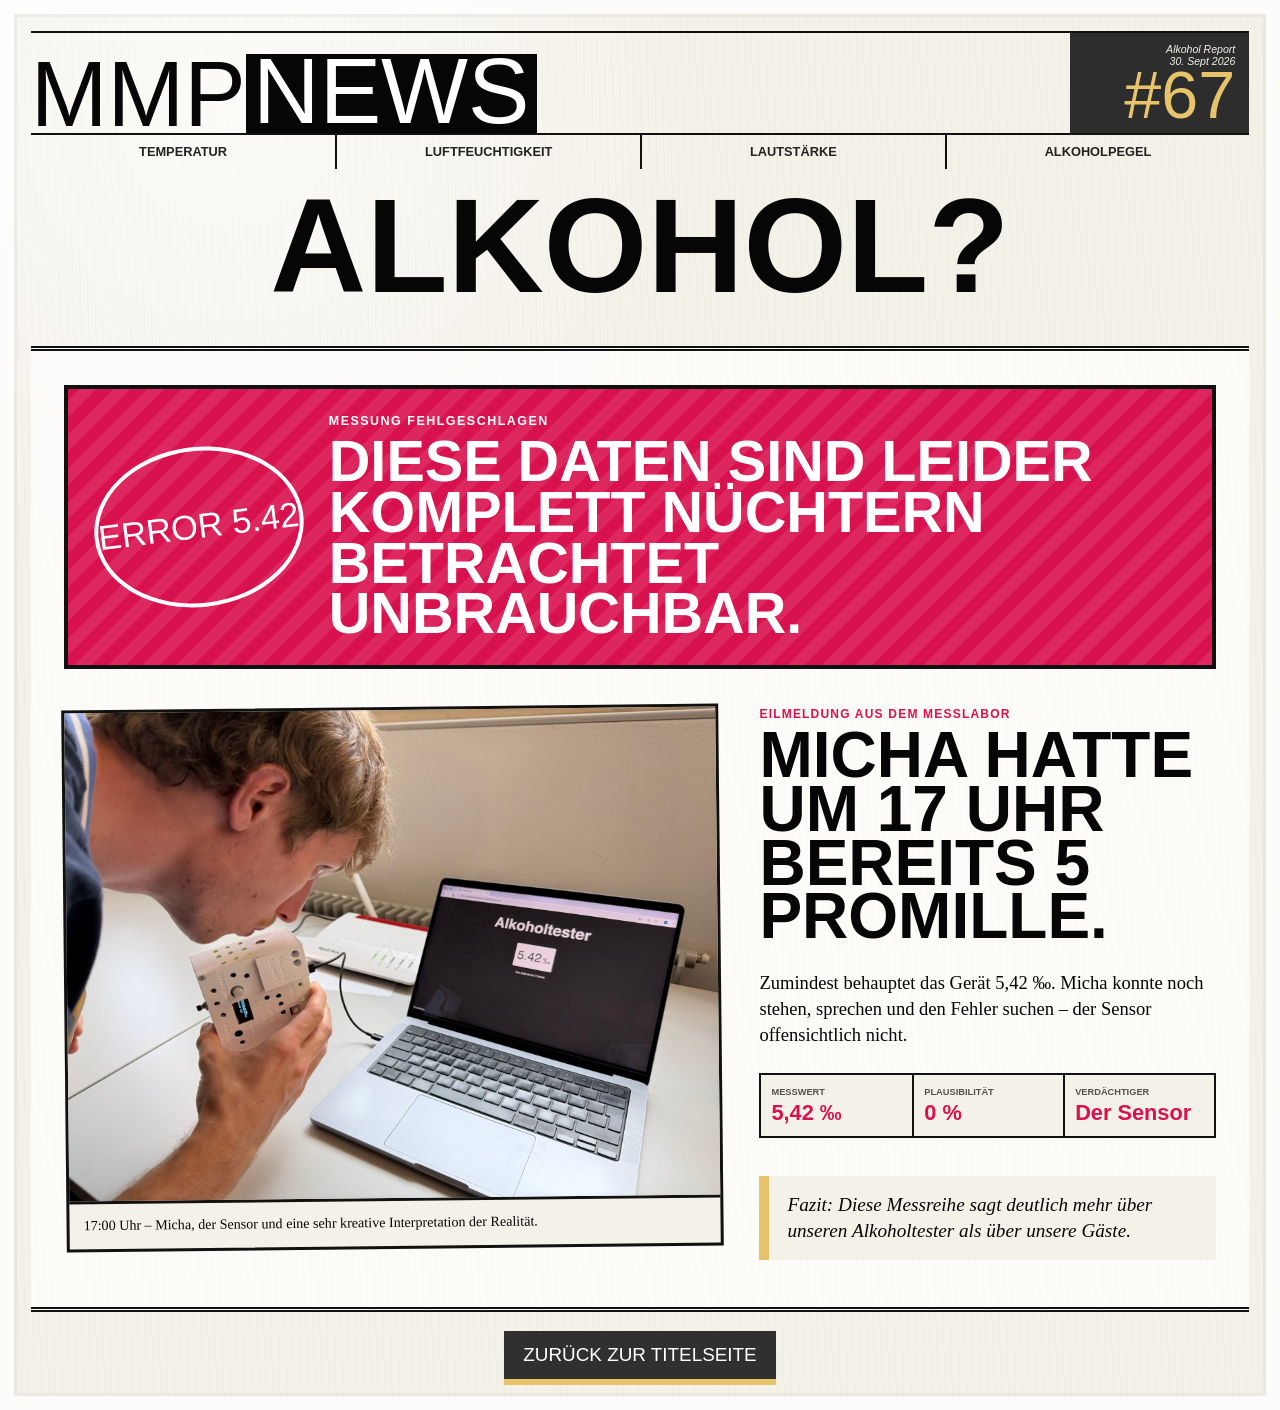
==== alcohol.html @ a361b375 "unterseiten aufbau (html und css)" ====
<!DOCTYPE html>
<html lang="de">
<head>
    <meta charset="UTF-8">
    <meta name="viewport" content="width=device-width, initial-scale=1.0">
    <title>MMP News | Alkoholpegel</title>
    <link rel="stylesheet" href="css/style.css">
</head>
<body>
<main class="paper subpage alcohol-page">
    <header class="masthead">
        <a class="edition" href="index.html"><span>MMP</span><mark>NEWS</mark></a>
        <div class="issue">
            <span>Alkohol Report</span>
            <span>30. Sept 2026</span>
        </div>
    </header>

    <nav class="topic-nav" aria-label="Messwerte">
        <a href="temperature.html">Temperatur</a>
        <a href="humidity.html">Luftfeuchtigkeit</a>
        <a href="noise.html">Lautstärke</a>
        <a href="alcohol.html" aria-current="page">Alkoholpegel</a>
    </nav>

    <h1 class="main-title" id="main-title">Alkohol?</h1>

    <section class="alcohol-error" aria-labelledby="alcohol-error-title">
        <div class="alcohol-error-banner" role="alert">
            <span>Error 5.42</span>
            <div>
                <p>Messung fehlgeschlagen</p>
                <h2 id="alcohol-error-title">Diese Daten sind leider komplett nüchtern betrachtet unbrauchbar.</h2>
            </div>
        </div>

        <figure class="alcohol-photo">
            <img src="assets/micha-alcohol-error.jpg" alt="Micha testet den Alkoholtester; auf dem Laptop erscheint ein unrealistisch hoher Messwert von 5,42 Promille." width="1800" height="1350">
            <figcaption>
                17:00 Uhr – Micha, der Sensor und eine sehr kreative Interpretation der Realität.
            </figcaption>
        </figure>

        <article class="alcohol-copy">
            <p class="alcohol-kicker">Eilmeldung aus dem Messlabor</p>
            <h2>Micha hatte um 17 Uhr bereits 5 Promille.</h2>
            <p class="alcohol-punchline">Zumindest behauptet das Gerät 5,42 ‰. Micha konnte noch stehen, sprechen und den Fehler suchen – der Sensor offensichtlich nicht.</p>

            <div class="alcohol-diagnostics" aria-label="Fehlerdiagnose">
                <div><span>Messwert</span><strong>5,42 ‰</strong></div>
                <div><span>Plausibilität</span><strong>0 %</strong></div>
                <div><span>Verdächtiger</span><strong>Der Sensor</strong></div>
            </div>

            <blockquote>Fazit: Diese Messreihe sagt deutlich mehr über unseren Alkoholtester als über unsere Gäste.</blockquote>
        </article>
    </section>

    <footer class="paper-footer">
        <a href="index.html">Zurück zur Titelseite</a>
    </footer>
</main>
</body>
</html>
---- css/style.css ----
:root {
    --paper: #f4f1e8;
    --ink: #060606;
    --muted: #54524d;
    --rule: #111111;
    --card: #ffffff;
    --magenta: #d8124f;
    --gold: #e7c36c;
    --cyan: #c8eee9;
    --soft-gray: #dedbd3;
    --red: var(--magenta);
    --blue: #10a8b1;
    --orange: #f2a11a;
    --violet: var(--magenta);
    --green: #149961;
}

* {
    box-sizing: border-box;
}

html {
    min-height: 100%;
    scroll-behavior: smooth;
}

body {
    min-height: 100vh;
    min-height: 100svh;
    margin: 0;
    background: #8f9491;
    color: var(--ink);
    font-family: Arial, Helvetica, sans-serif;
}

a {
    color: inherit;
    text-decoration: none;
}

.paper {
    display: grid;
    grid-template-rows: auto auto auto auto 1fr auto;
    width: 100%;
    min-height: 100vh;
    min-height: 100svh;
    margin: 0 auto;
    padding: clamp(18px, 2.4vw, 34px);
    background:
        radial-gradient(circle at 18% 8%, rgba(255, 255, 255, 0.72), transparent 28%),
        repeating-linear-gradient(88deg, rgba(0, 0, 0, 0.018) 0 1px, transparent 1px 7px),
        var(--paper);
    box-shadow:
        inset 0 0 0 clamp(10px, 1.1vw, 18px) rgba(255, 255, 255, 0.88),
        inset 0 0 0 clamp(12px, 1.35vw, 22px) rgba(0, 0, 0, 0.04);
}

.masthead {
    position: relative;
    display: flex;
    align-items: end;
    justify-content: space-between;
    gap: 18px;
    min-height: clamp(58px, 6.6vw, 96px);
    border-top: 2px solid var(--rule);
    border-bottom: 2px solid var(--rule);
}

.edition {
    display: flex;
    align-items: end;
    font-family: "Arial Narrow", Impact, Haettenschweiler, "Arial Black", sans-serif;
    font-size: clamp(3.4rem, 7.2vw, 8rem);
    line-height: 0.82;
    letter-spacing: 0;
    color: var(--ink);
    text-transform: uppercase;
}

.edition mark {
    display: inline-block;
    padding: 0 0.08em 0.03em;
    background: var(--ink);
    color: #ffffff;
}

.edition span {
    display: inline-block;
}

.edition:hover,
.edition:focus-visible {
    outline: none;
    filter: contrast(1.2);
}

.issue {
    position: static;
    display: grid;
    min-width: clamp(120px, 14vw, 210px);
    min-height: clamp(44px, 5vw, 78px);
    place-content: center end;
    padding: 10px 14px;
    background: #2d2d2d;
    color: #f4f1e8;
    font-size: clamp(0.66rem, 0.8vw, 0.9rem);
    font-style: italic;
    line-height: 1.2;
    text-align: right;
}

.issue::after {
    content: "#67";
    color: var(--gold);
    font-family: "Arial Narrow", Impact, Haettenschweiler, "Arial Black", sans-serif;
    font-size: clamp(2.8rem, 5.2vw, 6.2rem);
    font-style: normal;
    line-height: 0.82;
}

.topic-nav {
    display: grid;
    grid-template-columns: repeat(4, 1fr);
    border-bottom: 0;
    color: #222222;
    font-size: clamp(0.7rem, 1vw, 0.92rem);
    font-weight: 700;
    text-transform: uppercase;
}

.topic-nav a {
    display: grid;
    min-height: 34px;
    place-items: center;
    white-space: nowrap;
}

.news-strip {
    display: flex;
    align-items: center;
    gap: clamp(26px, 4vw, 64px);
    min-height: clamp(34px, 4vw, 52px);
    margin-top: clamp(8px, 1vw, 14px);
    border-top: 4px solid var(--rule);
    border-bottom: 4px solid var(--rule);
    background: var(--magenta);
    color: #ffffff;
    font-family: "Arial Narrow", Impact, Haettenschweiler, "Arial Black", sans-serif;
    font-size: clamp(1rem, 1.9vw, 2.1rem);
    line-height: 1;
    overflow: hidden;
    text-align: center;
    text-transform: uppercase;
}

.news-strip span {
    flex: 0 0 auto;
    animation: newsTicker 14s linear infinite;
    white-space: nowrap;
}

.news-strip span:nth-child(2) {
    color: #ffe8ef;
    animation-delay: -4.7s;
}

.news-strip span:nth-child(3) {
    animation-delay: -9.4s;
}

.news-strip span:first-child::after,
.news-strip span:last-child::before {
    color: #ffe8ef;
    content: "↗";
    padding-inline: 0.5em;
}

@keyframes newsTicker {
    from {
        transform: translateX(100vw);
    }
    to {
        transform: translateX(-100vw);
    }
}

.topic-nav a + a {
    border-left: 2px solid var(--rule);
}

.main-title {
    margin: 0;
    padding-top: clamp(14px, 2vw, 30px);
    font-family: "Arial Narrow", Impact, Haettenschweiler, "Arial Black", sans-serif;
    font-size: clamp(4.8rem, 13.8vw, 13rem);
    line-height: 0.74;
    letter-spacing: 0;
    text-align: center;
    text-transform: uppercase;
}

.hero {
    display: flex;
    flex-direction: column;
    min-width: 0;
    padding: clamp(16px, 1.8vw, 28px);
    border-bottom: 2px solid var(--rule);
    border-radius: 0;
    background: rgba(255, 255, 255, 0.7);
    text-align: center;
}

.subpage-intro {
    grid-column: 1 / -1;
    max-width: 980px;
    margin: 0 auto clamp(18px, 3vw, 42px);
    padding: clamp(16px, 2vw, 30px);
    border-top: 2px solid var(--rule);
    border-bottom: 2px solid var(--rule);
    background: rgba(255, 255, 255, 0.7);
    text-align: center;
}

.subpage-intro p:last-child {
    max-width: 48rem;
    margin: 0 auto;
    color: #282623;
    font-family: Georgia, "Times New Roman", serif;
    font-size: clamp(1rem, 1.4vw, 1.25rem);
    line-height: 1.35;
}

.lead {
    margin: 0 0 clamp(14px, 1.8vw, 24px);
    font-family: Impact, Haettenschweiler, "Arial Black", sans-serif;
    font-size: clamp(1.85rem, 3.7vw, 4.2rem);
    line-height: 0.9;
    text-transform: uppercase;
}

.scene-grid {
    position: relative;
    display: grid;
    grid-template-columns: 1fr 1fr;
    gap: clamp(10px, 1vw, 16px);
    width: min(100%, 1100px);
    margin: 0 auto;
}

.scene {
    position: relative;
    min-height: clamp(220px, 27vw, 430px);
    overflow: hidden;
    border: 0;
    background-color: #d5d2c9;
}

.scene::before,
.scene::after {
    position: absolute;
    content: "";
    inset: 0;
}

.scene::before {
    background:
        linear-gradient(180deg, transparent 0 62%, rgba(0, 0, 0, 0.22) 62% 100%),
        radial-gradient(circle at 34% 38%, rgba(216, 18, 79, 0.96), transparent 28%),
        repeating-linear-gradient(90deg, rgba(255, 255, 255, 0.15) 0 6px, transparent 7px 36px),
        linear-gradient(135deg, #d8d5cc, #bfbab0);
}

.scene::after {
    background:
        linear-gradient(90deg, transparent 0 60%, rgba(255, 255, 255, 0.18) 60% 62%, transparent 62%),
        linear-gradient(180deg, transparent 55%, rgba(0, 0, 0, 0.42));
    opacity: 1;
}

.scene-mensa::before {
    background:
        linear-gradient(180deg, transparent 0 58%, rgba(0, 0, 0, 0.15) 58% 100%),
        linear-gradient(90deg, #d6d3cb 0 24%, #f4f1e8 24% 38%, #c9c5bc 38% 63%, #dedbd3 63%),
        linear-gradient(135deg, #cfcfcf, #eeeeee);
}

.story-copy {
    max-width: 760px;
    margin: clamp(14px, 1.6vw, 22px) auto 0;
    padding-top: clamp(12px, 1.2vw, 18px);
    border-top: 2px solid var(--rule);
    color: #282623;
    font-family: Georgia, "Times New Roman", serif;
    font-size: clamp(0.95rem, 1.1vw, 1.1rem);
    line-height: 1.35;
    text-align: center;
}

.story-copy p {
    margin: 0;
}

.story-copy strong {
    color: var(--ink);
    font-family: Arial, Helvetica, sans-serif;
    font-weight: 900;
    text-transform: uppercase;
}

.overview {
    display: flex;
    flex-direction: column;
    min-width: 0;
    padding: clamp(16px, 1.8vw, 28px);
    border-top: 2px solid var(--rule);
    border-bottom: 2px solid var(--rule);
    border-radius: 0;
    background: rgba(255, 255, 255, 0.7);
}

.overview h2 {
    margin: 0 0 clamp(14px, 1.5vw, 22px);
    font-family: Impact, Haettenschweiler, "Arial Black", sans-serif;
    font-size: clamp(2rem, 3vw, 4rem);
    line-height: 0.95;
    text-align: center;
    text-transform: uppercase;
}

.metric-grid {
    display: grid;
    grid-template-columns: repeat(3, minmax(0, 1fr));
    gap: 10px;
}

.metric-card {
    display: grid;
    gap: 8px;
    min-width: 0;
    min-height: 118px;
    padding: 13px 10px 12px;
    border: 2px solid var(--rule);
    border-top: 12px solid var(--accent);
    border-radius: 0;
    background: rgba(244, 241, 232, 0.85);
    box-shadow: none;
    color: var(--accent);
}

.metric-card.red { --accent: var(--red); }
.metric-card.blue { --accent: var(--blue); }
.metric-card.orange { --accent: var(--orange); }
.metric-card.violet { --accent: var(--violet); }
.metric-card.green { --accent: var(--green); }

.metric-label {
    min-height: 20px;
    font-size: clamp(0.54rem, 1.45vw, 0.68rem);
    color: var(--ink);
    font-weight: 900;
    text-transform: uppercase;
    line-height: 1.05;
}

.metric-card strong {
    color: var(--accent);
    font-size: clamp(1.25rem, 3.2vw, 2.3rem);
    line-height: 0.9;
    white-space: nowrap;
}

.metric-note {
    min-height: 24px;
    color: #9a948b;
    font-size: clamp(0.5rem, 1.35vw, 0.63rem);
    line-height: 1.1;
}

.humidity-chart-card,
.temperature-chart-card {
    position: relative;
    min-height: clamp(330px, 42vw, 500px);
    margin-top: clamp(18px, 2vw, 28px);
    padding: clamp(10px, 1.4vw, 18px);
    border: 2px solid var(--rule);
    background: var(--paper);
    box-shadow: 7px 7px 0 rgba(22, 21, 19, 0.1);
}

.humidity-chart-card svg,
.temperature-chart-card svg {
    display: block;
    width: 100%;
    height: auto;
    aspect-ratio: 900 / 340;
    overflow: visible;
    cursor: crosshair;
}

.humidity-chart-grid,
.temperature-chart-grid {
    stroke: rgba(22, 21, 19, 0.14);
    stroke-width: 1;
    vector-effect: non-scaling-stroke;
}

.humidity-chart-line,
.temperature-chart-line {
    fill: none;
    stroke-width: 5;
    stroke-linecap: round;
    stroke-linejoin: round;
    vector-effect: non-scaling-stroke;
}

.humidity-chart-line-studio {
    stroke: var(--orange);
}

.humidity-chart-line-mensa {
    stroke: var(--magenta);
}

.temperature-chart-line-studio {
    stroke: var(--red);
}

.temperature-chart-line-mensa {
    stroke: var(--orange);
}

.humidity-chart-guide,
.temperature-chart-guide {
    stroke: var(--ink);
    stroke-dasharray: 5 7;
    stroke-width: 2;
    opacity: 0.42;
    vector-effect: non-scaling-stroke;
}

.humidity-chart-dot,
.temperature-chart-dot {
    fill: var(--paper);
    stroke-width: 4;
    vector-effect: non-scaling-stroke;
}

.humidity-chart-dot-studio {
    stroke: var(--orange);
}

.humidity-chart-dot-mensa {
    stroke: var(--magenta);
}

.temperature-chart-dot-studio {
    stroke: var(--red);
}

.temperature-chart-dot-mensa {
    stroke: var(--orange);
}

.humidity-chart-axis,
.humidity-chart-label,
.humidity-chart-legend,
.temperature-chart-axis,
.temperature-chart-label,
.temperature-chart-legend {
    fill: var(--ink);
    font-family: Arial, Helvetica, sans-serif;
    font-size: 12px;
    font-weight: 900;
    transform-box: fill-box;
    vector-effect: non-scaling-stroke;
}

.humidity-chart-label,
.temperature-chart-label {
    fill: var(--blue);
}

.humidity-chart-legend.studio {
    fill: var(--orange);
}

.humidity-chart-legend.mensa {
    fill: var(--magenta);
}

.temperature-chart-label {
    fill: var(--red);
}

.temperature-chart-legend.studio {
    fill: var(--red);
}

.temperature-chart-legend.mensa {
    fill: var(--orange);
}

.humidity-tooltip,
.temperature-tooltip {
    position: absolute;
    z-index: 3;
    min-width: 104px;
    padding: 8px 10px;
    border: 2px solid var(--rule);
    background: var(--paper);
    box-shadow: 4px 4px 0 rgba(22, 21, 19, 0.14);
    color: var(--ink);
    font-family: Arial, Helvetica, sans-serif;
    font-size: 0.78rem;
    font-weight: 900;
    line-height: 1.15;
    pointer-events: none;
    transform: translate(-50%, calc(-100% - 18px));
}

.humidity-tooltip strong,
.temperature-tooltip strong {
    display: block;
    color: var(--blue);
    font-size: 1.18rem;
}

.temperature-tooltip strong {
    color: var(--red);
}

.sparkline {
    width: 100%;
    height: 48px;
    margin-top: auto;
}

.sparkline polyline {
    fill: none;
    stroke: var(--accent);
    stroke-linecap: round;
    stroke-linejoin: round;
    stroke-width: 3;
}

.sparkline.empty {
    border-bottom: 2px dashed var(--accent);
    opacity: 0.36;
}

.metric-card small {
    min-height: 26px;
    color: #383633;
    font-size: clamp(0.5rem, 1.35vw, 0.62rem);
    line-height: 1.15;
    text-align: center;
}

.scrolly {
    display: grid;
    grid-template-columns: minmax(280px, 0.85fr) minmax(0, 1.15fr);
    gap: clamp(22px, 4vw, 72px);
    grid-column: 1 / -1;
    margin-top: clamp(34px, 6vw, 96px);
    padding: clamp(18px, 2.4vw, 34px) 0;
    border-top: 5px double var(--rule);
    border-bottom: 5px double var(--rule);
}

.scrolly-visual {
    position: sticky;
    top: clamp(16px, 2vw, 32px);
    align-self: start;
    min-height: min(70vh, 620px);
    padding: clamp(18px, 2vw, 32px);
    border: 2px solid var(--rule);
    background:
        linear-gradient(180deg, rgba(255, 255, 255, 0.74), rgba(244, 241, 232, 0.88)),
        var(--paper);
}

.scrolly-kicker {
    margin: 0 0 10px;
    font-family: "Arial Narrow", Impact, Haettenschweiler, "Arial Black", sans-serif;
    font-size: clamp(1rem, 1.6vw, 1.8rem);
    line-height: 1;
    text-transform: uppercase;
}

.scrolly-visual h2 {
    margin: 0;
    padding-bottom: clamp(12px, 1.4vw, 20px);
    border-bottom: 3px solid var(--rule);
    font-family: "Arial Narrow", Impact, Haettenschweiler, "Arial Black", sans-serif;
    font-size: clamp(2.4rem, 5.6vw, 6rem);
    line-height: 0.85;
    text-transform: uppercase;
}

.scrolly-readout {
    display: grid;
    gap: 8px;
    margin-top: clamp(18px, 3vw, 44px);
}

.scrolly-readout span {
    color: var(--muted);
    font-size: clamp(0.75rem, 1vw, 0.95rem);
    font-weight: 900;
    text-transform: uppercase;
}

.scrolly-readout strong {
    color: var(--magenta);
    font-family: "Arial Narrow", Impact, Haettenschweiler, "Arial Black", sans-serif;
    font-size: clamp(4rem, 9vw, 10rem);
    line-height: 0.82;
}

.scrolly-readout small {
    color: #282623;
    font-size: clamp(0.9rem, 1.2vw, 1.15rem);
    font-weight: 800;
}

.scrolly-chart {
    margin-top: clamp(24px, 4vw, 54px);
    padding: 16px 0 0;
    border-top: 2px solid var(--rule);
}

.scrolly-chart .sparkline {
    height: clamp(84px, 18vh, 150px);
}

.scrolly-chart.red { --accent: var(--red); }
.scrolly-chart.blue { --accent: var(--blue); }
.scrolly-chart.orange { --accent: var(--orange); }

.temperature-page .scrolly-readout strong,
.temperature-page .scrolly-step.is-active {
    color: var(--red);
}

.temperature-page .scrolly-step.is-active {
    border-color: var(--red);
}

.humidity-page .scrolly-readout strong,
.humidity-page .scrolly-step.is-active {
    color: var(--blue);
}

.humidity-page .scrolly-step.is-active {
    border-color: var(--blue);
}

.noise-page .scrolly-readout strong,
.noise-page .scrolly-step.is-active {
    color: var(--orange);
}

.noise-page .scrolly-step.is-active {
    border-color: var(--orange);
}

.linea-story {
    grid-column: 1 / -1;
    margin-top: clamp(30px, 5vw, 78px);
    padding: clamp(18px, 2vw, 30px);
    border-top: 3px solid var(--rule);
    border-bottom: 3px solid var(--rule);
    background: rgba(255, 255, 255, 0.72);
}

.linea-story h2 {
    margin: 0;
    font-family: "Arial Narrow", Impact, Haettenschweiler, "Arial Black", sans-serif;
    font-size: clamp(1.9rem, 3.8vw, 4.2rem);
    line-height: 0.9;
    text-align: center;
    text-transform: uppercase;
}

.linea-timeline {
    position: relative;
    display: grid;
    gap: clamp(68px, 10vw, 144px);
    max-width: 860px;
    margin: clamp(18px, 3vw, 42px) auto 0;
    padding: 4px 0 8px;
    isolation: isolate;
}

.linea-route {
    position: absolute;
    inset: 0;
    z-index: 0;
    width: 100%;
    height: 100%;
    overflow: visible;
    pointer-events: none;
}

.linea-route path {
    fill: none;
    stroke-linecap: round;
    stroke-linejoin: round;
}

.linea-route-main {
    stroke: var(--ink);
    stroke-width: 5px;
    stroke-dasharray: var(--route-length, 1);
    stroke-dashoffset: var(--route-length, 1);
}

.linea-route-dots {
    display: none;
}

#humidity-events,
#temperature-events {
    display: grid;
    gap: inherit;
}

.humidity-page .linea-route-main {
    stroke: var(--blue);
}

.temperature-page .linea-route-main {
    stroke: var(--red);
}

.linea-event {
    position: relative;
    z-index: 1;
    display: grid;
    grid-template-columns: minmax(108px, 0.34fr) minmax(0, 1fr);
    align-items: center;
    min-height: 178px;
    padding: clamp(12px, 1.5vw, 18px) 0;
    border: 2px solid var(--rule);
    background: var(--paper);
    box-shadow: 0 0 0 rgba(22, 21, 19, 0);
    opacity: 0;
    transform: translateY(28px) rotate(-0.6deg) scale(0.96);
    transition: opacity 520ms ease, transform 520ms cubic-bezier(0.2, 0.8, 0.2, 1), box-shadow 520ms ease;
}

.linea-event:nth-child(even) {
    transform: translateY(28px) rotate(0.7deg) scale(0.96);
}

.linea-event.is-visible {
    opacity: 1;
    box-shadow: 7px 7px 0 rgba(22, 21, 19, 0.12);
    transform: translateY(0) rotate(var(--card-tilt, 0deg)) scale(1);
}

.linea-event svg {
    width: 100%;
    height: 132px;
    overflow: visible;
    transform-origin: center;
}

.linea-event > div {
    position: relative;
    min-height: 118px;
    padding-right: clamp(70px, 9vw, 96px);
}

.linea-event svg path,
.linea-event svg circle {
    fill: none;
    stroke: var(--ink);
    stroke-width: 3.2;
    stroke-linecap: round;
    stroke-linejoin: round;
    stroke-dasharray: var(--draw-length, 1);
    stroke-dashoffset: var(--draw-length, 1);
}

.linea-event.is-drawn svg {
    animation: doodleWiggle 650ms ease both;
}

@keyframes doodleWiggle {
    0% {
        transform: translateY(0) rotate(0deg);
    }
    45% {
        transform: translateY(-2px) rotate(-1deg);
    }
    100% {
        transform: translateY(0) rotate(0deg);
    }
}

@media (prefers-reduced-motion: reduce) {
    .linea-event {
        transition: none;
    }

    .linea-event.is-drawn svg {
        animation: none;
    }
}

.linea-event span {
    position: absolute;
    top: 10px;
    right: clamp(12px, 1.5vw, 18px);
    display: grid;
    place-items: center;
    width: clamp(60px, 6.2vw, 76px);
    aspect-ratio: 1;
    padding: 0;
    margin: 0;
    border: 3px solid var(--magenta);
    border-radius: 50%;
    background: var(--paper);
    box-shadow: 3px 3px 0 rgba(22, 21, 19, 0.12);
    color: var(--magenta);
    font-family: "Arial Narrow", Impact, Haettenschweiler, "Arial Black", sans-serif;
    font-size: clamp(1.18rem, 1.8vw, 1.7rem);
    font-weight: 900;
    line-height: 1;
    text-align: center;
}

.linea-event span::before {
    position: absolute;
    left: 50%;
    top: -22px;
    width: 18px;
    height: 10px;
    border: 3px solid var(--magenta);
    border-radius: 8px;
    background: var(--paper);
    content: "";
    transform: translateX(-50%);
}

.humidity-page .linea-event span {
    border-color: var(--blue);
    color: var(--blue);
}

.humidity-page .linea-event span::before {
    border-color: var(--blue);
}

.humidity-page .linea-event span::after {
    background: var(--blue);
}

.temperature-page .linea-event span {
    border-color: var(--red);
    color: var(--red);
}

.temperature-page .linea-event span::before {
    border-color: var(--red);
}

.temperature-page .linea-event span::after {
    background: var(--red);
}

.linea-event span::after {
    position: absolute;
    left: 50%;
    top: -10px;
    width: 6px;
    height: 7px;
    background: var(--magenta);
    content: "";
    transform: translateX(-50%);
}

.linea-event h3 {
    margin: 8px 0 4px;
    padding-inline: clamp(12px, 1.5vw, 18px);
    font-family: "Arial Narrow", Impact, Haettenschweiler, "Arial Black", sans-serif;
    font-size: clamp(1.4rem, 2.7vw, 2.8rem);
    line-height: 0.95;
    text-transform: uppercase;
}

.linea-event p {
    max-width: 38rem;
    margin: 0;
    padding-inline: clamp(12px, 1.5vw, 18px);
    color: #282623;
    font-family: Georgia, "Times New Roman", serif;
    font-size: clamp(0.95rem, 1.2vw, 1.12rem);
    line-height: 1.32;
}

.scrolly-steps {
    display: grid;
    gap: clamp(22px, 10vh, 120px);
    padding: 8vh 0;
}

.scrolly-step {
    min-height: clamp(260px, 54vh, 560px);
    padding: clamp(18px, 2vw, 30px);
    border-left: 12px solid #303030;
    background: rgba(255, 255, 255, 0.72);
    opacity: 0.5;
    transform: translateY(18px);
    transition: opacity 180ms ease, transform 180ms ease, border-color 180ms ease;
}

.scrolly-step.is-active {
    border-color: var(--magenta);
    opacity: 1;
    transform: translateY(0);
}

.scrolly-step span {
    display: inline-block;
    margin-bottom: 14px;
    padding: 5px 9px;
    background: #303030;
    color: var(--gold);
    font-family: "Arial Narrow", Impact, Haettenschweiler, "Arial Black", sans-serif;
    font-size: 1.1rem;
}

.scrolly-step h3 {
    margin: 0 0 12px;
    font-family: "Arial Narrow", Impact, Haettenschweiler, "Arial Black", sans-serif;
    font-size: clamp(2rem, 4.5vw, 5.2rem);
    line-height: 0.9;
    text-transform: uppercase;
}

.scrolly-step p {
    max-width: 42rem;
    margin: 0;
    color: #282623;
    font-family: Georgia, "Times New Roman", serif;
    font-size: clamp(1rem, 1.35vw, 1.35rem);
    line-height: 1.35;
}

.temperature-finder {
    display: grid;
    grid-template-columns: minmax(280px, 0.72fr) minmax(0, 1.28fr);
    min-width: 0;
    margin-top: clamp(24px, 4vw, 60px);
    border-top: 5px double var(--rule);
    border-bottom: 5px double var(--rule);
    background: rgba(255, 255, 255, 0.72);
}

.thermometer-panel,
.volume-panel,
.temperature-result {
    min-width: 0;
    padding: clamp(22px, 3vw, 48px);
}

.thermometer-panel,
.volume-panel {
    border-right: 2px solid var(--rule);
    text-align: center;
}

.temperature-kicker {
    margin: 0 0 8px;
    color: var(--red);
    font-size: clamp(0.68rem, 1vw, 0.86rem);
    font-weight: 900;
    letter-spacing: 0.08em;
    text-transform: uppercase;
}

.thermometer-panel h2,
.volume-panel h2,
.temperature-result h2 {
    margin: 0;
    font-family: "Arial Narrow", Impact, Haettenschweiler, "Arial Black", sans-serif;
    font-size: clamp(2.2rem, 4.6vw, 5rem);
    line-height: 0.88;
    text-transform: uppercase;
}

.thermometer-control {
    position: relative;
    width: 230px;
    height: 390px;
    margin: clamp(24px, 3vw, 42px) auto 10px;
}

.thermometer-scale {
    position: absolute;
    top: 10px;
    bottom: 68px;
    left: 0;
    display: flex;
    flex-direction: column;
    justify-content: space-between;
    width: 66px;
    color: var(--ink);
    font-family: "Arial Narrow", Impact, Haettenschweiler, "Arial Black", sans-serif;
    font-size: 1rem;
    text-align: right;
}

.thermometer-scale span::after {
    display: inline-block;
    width: 15px;
    margin-left: 6px;
    border-top: 2px solid var(--rule);
    content: "";
    vertical-align: middle;
}

.thermometer {
    position: absolute;
    top: 0;
    bottom: 0;
    left: 83px;
    width: 74px;
    pointer-events: none;
    transition: outline-color 120ms ease;
}

.thermometer-tube {
    position: absolute;
    top: 0;
    left: 17px;
    width: 40px;
    height: 315px;
    overflow: hidden;
    border: 4px solid var(--rule);
    border-bottom: 0;
    border-radius: 24px 24px 0 0;
    background: var(--paper);
}

.thermometer-fill {
    position: absolute;
    right: 7px;
    bottom: 0;
    left: 7px;
    height: 50%;
    border-radius: 12px 12px 0 0;
    background: var(--red);
    transition: height 120ms ease-out;
}

.thermometer-bulb {
    position: absolute;
    bottom: 0;
    left: 0;
    width: 74px;
    height: 74px;
    border: 4px solid var(--rule);
    border-radius: 50%;
    background: var(--red);
    box-shadow: inset 0 0 0 10px var(--paper);
}

.temperature-slider {
    position: absolute;
    z-index: 3;
    top: 0;
    left: 83px;
    width: 74px;
    height: 315px;
    margin: 0;
    accent-color: var(--red);
    cursor: ns-resize;
    direction: rtl;
    opacity: 0;
    writing-mode: vertical-lr;
}

.temperature-slider:active {
    cursor: ns-resize;
}

.thermometer-control:focus-within .thermometer {
    outline: 3px solid var(--blue);
    outline-offset: 4px;
    border-radius: 28px;
}

.temperature-selection {
    display: block;
    color: var(--red);
    font-family: "Arial Narrow", Impact, Haettenschweiler, "Arial Black", sans-serif;
    font-size: clamp(3.4rem, 6vw, 6.5rem);
    line-height: 0.9;
}

.temperature-hint,
.temperature-accuracy {
    margin: 10px 0 0;
    color: var(--muted);
    font-size: 0.74rem;
    font-weight: 800;
    text-transform: uppercase;
}

.noise-page .temperature-kicker,
.noise-page .volume-selection {
    color: var(--orange);
}

.volume-control {
    position: relative;
    width: min(300px, 100%);
    aspect-ratio: 1;
    margin: clamp(30px, 4vw, 56px) auto 18px;
    cursor: grab;
    touch-action: none;
    user-select: none;
}

.volume-control:active {
    cursor: grabbing;
}

.volume-dial {
    --volume-angle: 0deg;
    position: absolute;
    inset: 10px;
    border: 3px solid var(--rule);
    border-radius: 50%;
    background: var(--paper);
    box-shadow: 8px 8px 0 rgba(22, 21, 19, 0.12);
}

.volume-ticks,
.volume-tick {
    position: absolute;
    inset: 0;
    border-radius: 50%;
}

.volume-tick {
    transform: rotate(var(--tick-angle));
}

.volume-tick::before {
    position: absolute;
    top: 5px;
    left: 50%;
    width: 11px;
    height: 20px;
    border: 2px solid var(--rule);
    border-radius: 2px;
    background: var(--tick-color);
    content: "";
    transform: translateX(-50%);
}

.volume-dial-face {
    position: absolute;
    inset: 25px;
    border: 4px solid var(--rule);
    border-radius: 50%;
    background: var(--orange);
    box-shadow:
        inset 0 0 0 12px var(--paper),
        inset 0 0 0 15px var(--rule);
}

.volume-pointer {
    position: absolute;
    inset: 0;
    transform: rotate(var(--volume-angle));
    transition: transform 100ms ease-out;
}

.volume-pointer::before {
    position: absolute;
    top: 22px;
    left: 50%;
    width: 8px;
    height: 76px;
    border: 2px solid var(--rule);
    border-radius: 5px;
    background: var(--paper);
    content: "";
    transform: translateX(-50%);
}

.volume-pointer::after {
    position: absolute;
    top: 50%;
    left: 50%;
    width: 24px;
    height: 24px;
    border: 3px solid var(--rule);
    border-radius: 50%;
    background: var(--paper);
    content: "";
    transform: translate(-50%, -50%);
}

.volume-slider {
    position: absolute;
    z-index: 2;
    inset: 0;
    width: 100%;
    height: 100%;
    opacity: 0;
    pointer-events: none;
}

.volume-control:focus-within .volume-dial {
    outline: 3px solid var(--blue);
    outline-offset: 5px;
}

.temperature-result {
    display: flex;
    flex-direction: column;
}

.temperature-timeline {
    position: relative;
    margin-top: clamp(24px, 4vw, 54px);
    padding: 42px 18px 26px 78px;
    border: 2px solid var(--rule);
    background:
        repeating-linear-gradient(90deg, transparent 0 calc(16.666% - 1px), rgba(22, 21, 19, 0.1) calc(16.666% - 1px) 16.666%),
        var(--paper);
    box-shadow: 6px 6px 0 rgba(22, 21, 19, 0.1);
}

.temperature-timeline-axis {
    position: absolute;
    top: 12px;
    right: 18px;
    left: 78px;
    height: 18px;
}

.temperature-timeline-axis span {
    position: absolute;
    color: var(--muted);
    font-size: 0.65rem;
    font-weight: 900;
    transform: translateX(-50%);
}

.temperature-timeline-axis span:first-child {
    transform: none;
}

.temperature-timeline-axis span:last-child {
    transform: translateX(-100%);
}

.temperature-timeline-lanes {
    display: grid;
    gap: 22px;
}

.temperature-timeline-lane {
    position: relative;
    min-height: 48px;
}

.temperature-timeline-lane > strong {
    position: absolute;
    top: 50%;
    right: calc(100% + 10px);
    font-size: 0.68rem;
    font-weight: 900;
    text-transform: uppercase;
    transform: translateY(-50%);
}

.temperature-timeline-track {
    position: relative;
    height: 48px;
    border-top: 2px solid var(--rule);
    border-bottom: 2px solid var(--rule);
    background: rgba(22, 21, 19, 0.05);
}

.temperature-period {
    position: absolute;
    top: 7px;
    min-width: 7px;
    height: 30px;
    padding: 0;
    border: 2px solid var(--rule);
    border-radius: 2px;
    background: var(--red);
    box-shadow: 0 0 0 0 rgba(216, 18, 79, 0.55);
    cursor: help;
    animation: temperaturePulse 1.8s var(--pulse-delay, 0ms) ease-in-out infinite;
}

.temperature-period:hover,
.temperature-period:focus-visible {
    z-index: 2;
    background: var(--orange);
    outline: 3px solid var(--ink);
    outline-offset: 2px;
    animation-play-state: paused;
}

.noise-page .noise-period {
    background: var(--orange);
    box-shadow: 0 0 0 0 rgba(241, 92, 39, 0.5);
    animation-name: noisePulse;
}

.noise-page .noise-period:hover,
.noise-page .noise-period:focus-visible {
    background: var(--magenta);
}

@keyframes temperaturePulse {
    0%,
    100% {
        opacity: 0.72;
        box-shadow: 0 0 0 0 rgba(216, 18, 79, 0.42);
        transform: scaleY(0.82);
    }
    50% {
        opacity: 1;
        box-shadow: 0 0 0 5px rgba(216, 18, 79, 0);
        transform: scaleY(1);
    }
}

@keyframes noisePulse {
    0%,
    100% {
        opacity: 0.72;
        box-shadow: 0 0 0 0 rgba(241, 92, 39, 0.42);
        transform: scaleY(0.82);
    }
    50% {
        opacity: 1;
        box-shadow: 0 0 0 5px rgba(241, 92, 39, 0);
        transform: scaleY(1);
    }
}

@media (prefers-reduced-motion: reduce) {
    .temperature-period {
        animation: none;
        opacity: 1;
        transform: none;
    }
}

.temperature-period-tooltip {
    position: absolute;
    z-index: 5;
    width: min(240px, calc(100% - 24px));
    padding: 12px 14px;
    border: 2px solid var(--rule);
    background: var(--gold);
    box-shadow: 5px 5px 0 rgba(22, 21, 19, 0.16);
    pointer-events: none;
    transform: translate(-50%, -100%);
}

.temperature-period-tooltip strong,
.temperature-period-tooltip span {
    display: block;
}

.temperature-period-tooltip strong {
    font-family: "Arial Narrow", Impact, Haettenschweiler, "Arial Black", sans-serif;
    font-size: 1.3rem;
    line-height: 1;
}

.temperature-period-tooltip span {
    margin-top: 3px;
    font-size: 0.68rem;
    font-weight: 900;
    text-transform: uppercase;
}

.temperature-period-tooltip p {
    margin: 8px 0 0;
    font-family: Georgia, "Times New Roman", serif;
    font-size: 0.82rem;
    line-height: 1.25;
}

.alcohol-error {
    display: grid;
    grid-template-columns: minmax(0, 1.18fr) minmax(300px, 0.82fr);
    gap: clamp(18px, 3vw, 42px);
    margin-top: clamp(24px, 4vw, 58px);
    padding: clamp(18px, 2.6vw, 38px);
    border-top: 5px double var(--rule);
    border-bottom: 5px double var(--rule);
    background: rgba(255, 255, 255, 0.72);
}

.alcohol-error-banner {
    grid-column: 1 / -1;
    display: grid;
    grid-template-columns: auto 1fr;
    align-items: center;
    gap: clamp(16px, 2vw, 28px);
    padding: clamp(16px, 2vw, 28px);
    border: 4px solid var(--rule);
    background:
        repeating-linear-gradient(-45deg, rgba(255, 255, 255, 0.09) 0 12px, transparent 12px 24px),
        var(--red);
    color: #fff;
}

.alcohol-error-banner > span {
    display: grid;
    min-width: clamp(104px, 13vw, 160px);
    min-height: clamp(104px, 13vw, 160px);
    place-items: center;
    border: 4px solid #fff;
    border-radius: 50%;
    font-family: "Arial Narrow", Impact, Haettenschweiler, "Arial Black", sans-serif;
    font-size: clamp(1.4rem, 2.7vw, 2.7rem);
    line-height: 0.9;
    text-align: center;
    text-transform: uppercase;
    transform: rotate(-7deg);
}

.alcohol-error-banner p {
    margin: 0 0 8px;
    font-size: 0.78rem;
    font-weight: 900;
    letter-spacing: 0.12em;
    text-transform: uppercase;
}

.alcohol-error-banner h2 {
    max-width: 900px;
    margin: 0;
    font-family: "Arial Narrow", Impact, Haettenschweiler, "Arial Black", sans-serif;
    font-size: clamp(2rem, 4.5vw, 5.2rem);
    line-height: 0.88;
    text-transform: uppercase;
}

.alcohol-photo {
    align-self: start;
    margin: 0;
    border: 3px solid var(--rule);
    background: var(--paper);
    transform: rotate(-0.6deg);
}

.alcohol-photo img {
    display: block;
    width: 100%;
    height: auto;
}

.alcohol-photo figcaption {
    padding: 12px 14px 14px;
    border-top: 3px solid var(--rule);
    font-family: Georgia, "Times New Roman", serif;
    font-size: 0.88rem;
    line-height: 1.3;
}

.alcohol-copy {
    align-self: center;
    min-width: 0;
}

.alcohol-kicker {
    margin: 0 0 8px;
    color: var(--red);
    font-size: 0.75rem;
    font-weight: 900;
    letter-spacing: 0.1em;
    text-transform: uppercase;
}

.alcohol-copy h2 {
    margin: 0;
    font-family: "Arial Narrow", Impact, Haettenschweiler, "Arial Black", sans-serif;
    font-size: clamp(2.5rem, 5vw, 6rem);
    line-height: 0.84;
    text-transform: uppercase;
}

.alcohol-punchline {
    margin: clamp(18px, 2vw, 28px) 0;
    font-family: Georgia, "Times New Roman", serif;
    font-size: clamp(1.05rem, 1.45vw, 1.32rem);
    line-height: 1.4;
}

.alcohol-diagnostics {
    display: grid;
    grid-template-columns: repeat(3, minmax(0, 1fr));
    border: 2px solid var(--rule);
}

.alcohol-diagnostics div {
    display: grid;
    gap: 5px;
    min-width: 0;
    padding: 12px 10px;
    background: var(--paper);
}

.alcohol-diagnostics div + div {
    border-left: 2px solid var(--rule);
}

.alcohol-diagnostics span {
    color: var(--muted);
    font-size: 0.58rem;
    font-weight: 900;
    text-transform: uppercase;
}

.alcohol-diagnostics strong {
    color: var(--red);
    font-size: clamp(0.95rem, 1.7vw, 1.45rem);
    line-height: 1;
}

.alcohol-copy blockquote {
    margin: clamp(20px, 3vw, 38px) 0 14px;
    padding: 16px 18px;
    border-left: 10px solid var(--gold);
    background: var(--paper);
    font-family: Georgia, "Times New Roman", serif;
    font-size: clamp(1.05rem, 1.5vw, 1.35rem);
    font-style: italic;
    line-height: 1.35;
}

.paper-footer {
    display: grid;
    place-items: center;
    padding-top: clamp(18px, 2vw, 32px);
}

.paper-footer a {
    display: inline-grid;
    min-height: 48px;
    place-items: center;
    padding: 0 19px;
    border-radius: 0;
    background: #303030;
    color: #fff;
    font-family: Impact, Haettenschweiler, "Arial Black", sans-serif;
    font-size: 1.18rem;
    text-transform: uppercase;
    box-shadow: 0 6px 0 var(--gold);
}

@media (max-width: 680px) {
    .paper {
        padding: 20px 16px 44px;
    }

    .issue {
        display: none;
    }

    .topic-nav {
        overflow-x: auto;
        grid-template-columns: repeat(4, minmax(112px, 1fr));
    }

    .scrolly {
        grid-template-columns: 1fr;
    }

    .scrolly-visual {
        position: relative;
        top: auto;
        min-height: auto;
    }

    .scrolly-steps {
        gap: 18px;
        padding: 0;
    }

    .scrolly-step {
        min-height: auto;
        opacity: 1;
        transform: none;
    }

    .metric-grid {
        grid-template-columns: repeat(2, minmax(0, 1fr));
    }

    .temperature-finder {
        grid-template-columns: 1fr;
    }

    .alcohol-error {
        grid-template-columns: 1fr;
    }

    .alcohol-error-banner {
        grid-template-columns: 1fr;
        text-align: center;
    }

    .alcohol-error-banner > span {
        min-width: 96px;
        min-height: 96px;
        margin: 0 auto;
    }

    .alcohol-diagnostics {
        grid-template-columns: 1fr;
    }

    .alcohol-diagnostics div + div {
        border-top: 2px solid var(--rule);
        border-left: 0;
    }

    .thermometer-panel,
    .volume-panel {
        border-right: 0;
        border-bottom: 2px solid var(--rule);
    }

    .volume-control {
        width: min(250px, 100%);
    }

    .volume-pointer::before {
        height: 62px;
    }

    .thermometer-control {
        height: 330px;
    }

    .thermometer-tube {
        height: 255px;
    }

    .temperature-slider {
        height: 255px;
    }

    .temperature-timeline {
        padding-right: 10px;
        padding-left: 62px;
    }

    .temperature-timeline-axis {
        right: 10px;
        left: 62px;
    }

    .temperature-timeline-axis span {
        font-size: 0.55rem;
    }

    .linea-timeline {
        gap: 68px;
        padding-left: 0;
    }

    .linea-event {
        grid-template-columns: 1fr;
        min-height: 0;
    }

    .linea-event svg {
        height: 118px;
    }

    .linea-event > div {
        padding-right: 78px;
    }

}

@media (min-width: 900px) and (orientation: landscape) {
    .paper {
        grid-template-rows: auto auto auto auto minmax(0, 1fr) auto;
        min-height: 100vh;
        min-height: 100svh;
    }

    .main-title {
        padding-top: clamp(18px, 2.2vw, 34px);
        font-size: clamp(6rem, 10.4vw, 12rem);
    }

    .hero {
        align-self: stretch;
        width: 100%;
    }

    .lead {
        font-size: clamp(2.2rem, 3.8vw, 5.8rem);
    }

    .scene {
        min-height: clamp(260px, 30vh, 470px);
    }

    .overview {
        align-self: stretch;
        width: 100%;
    }

    .metric-grid {
        grid-template-columns: repeat(3, minmax(0, 1fr));
        gap: clamp(10px, 1vw, 16px);
    }

    .metric-card {
        min-height: clamp(150px, 16vh, 210px);
        padding: clamp(12px, 1vw, 18px);
    }

    .sparkline {
        height: clamp(38px, 5vh, 58px);
    }

    .paper-footer {
        align-self: end;
        padding-top: clamp(12px, 1.5vw, 24px);
    }
}

@media (min-width: 1500px) and (orientation: landscape) {
    .metric-grid {
        grid-template-columns: repeat(3, minmax(0, 1fr));
    }
}

@media (max-width: 420px) {
    .scene-grid {
        grid-template-columns: 1fr;
    }

    .scene {
        min-height: 190px;
    }

    .scrolly-step h3 {
        font-size: clamp(1.8rem, 13vw, 3.6rem);
    }

    .metric-grid {
        grid-template-columns: 1fr;
    }

}
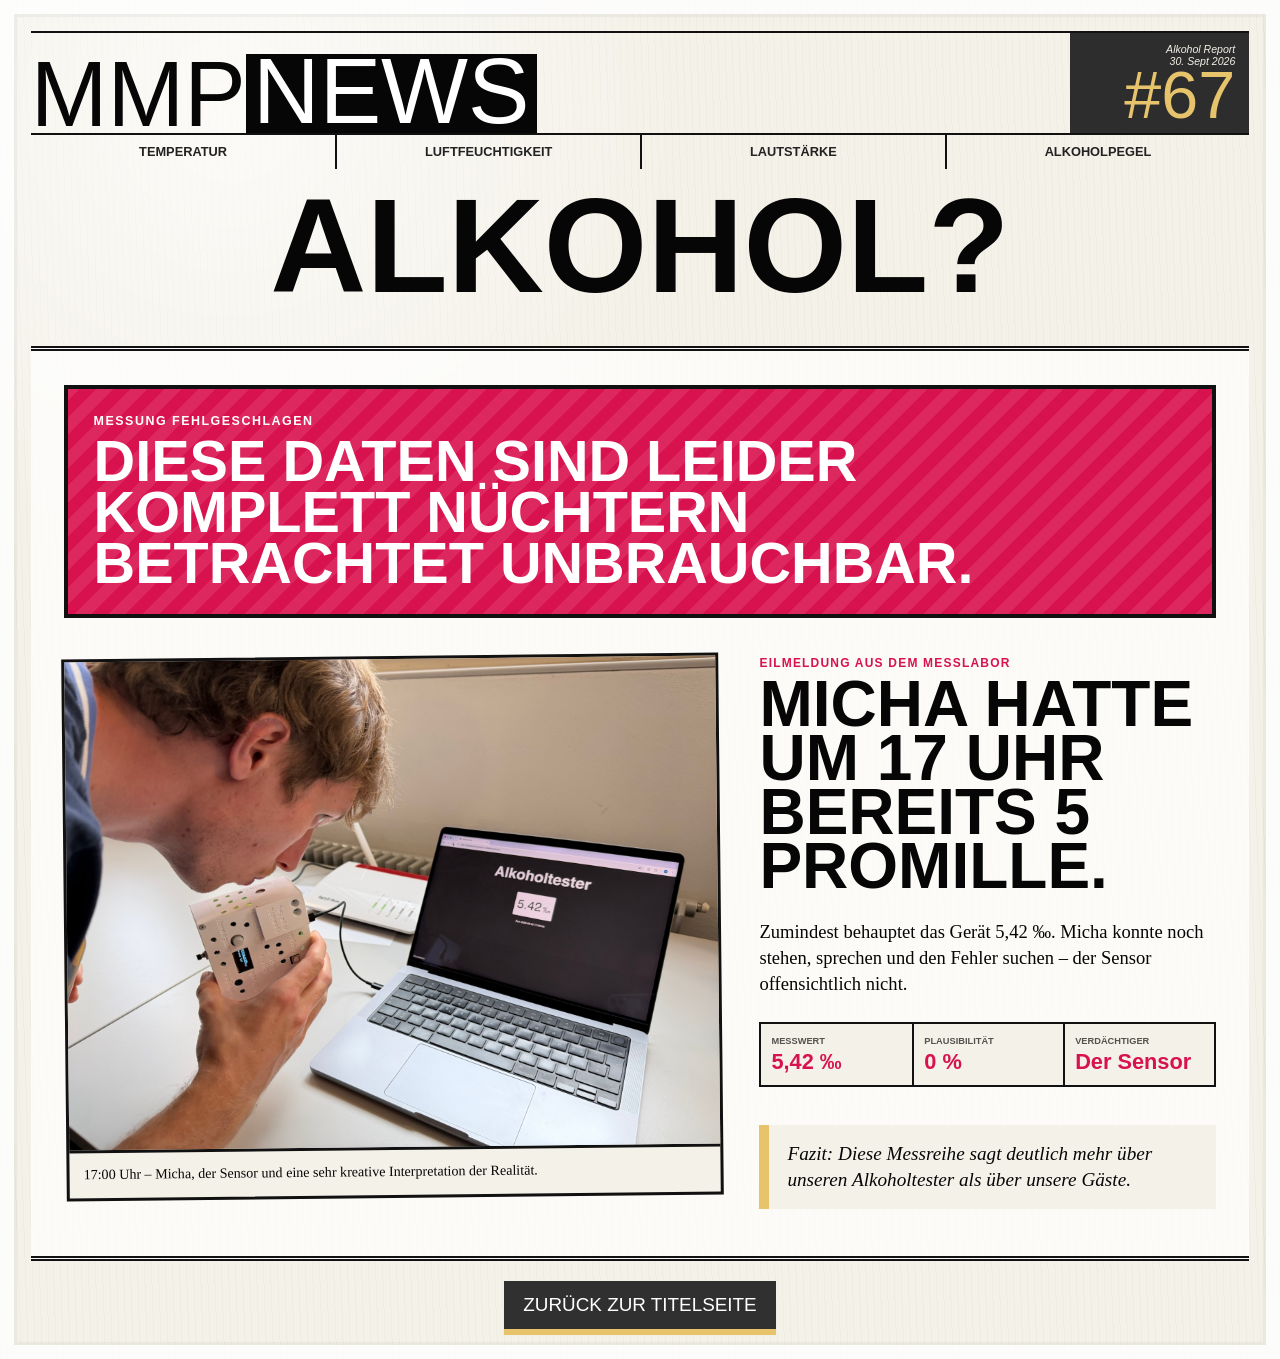
==== commit bf83ba87: "Error Anpassung Alkohol" ====
--- a/alcohol.html
+++ b/alcohol.html
@@ -27,7 +27,6 @@
 
     <section class="alcohol-error" aria-labelledby="alcohol-error-title">
         <div class="alcohol-error-banner" role="alert">
-            <span>Error 5.42</span>
             <div>
                 <p>Messung fehlgeschlagen</p>
                 <h2 id="alcohol-error-title">Diese Daten sind leider komplett nüchtern betrachtet unbrauchbar.</h2>
--- a/css/style.css
+++ b/css/style.css
@@ -1410,31 +1410,12 @@
 
 .alcohol-error-banner {
     grid-column: 1 / -1;
-    display: grid;
-    grid-template-columns: auto 1fr;
-    align-items: center;
-    gap: clamp(16px, 2vw, 28px);
     padding: clamp(16px, 2vw, 28px);
     border: 4px solid var(--rule);
     background:
         repeating-linear-gradient(-45deg, rgba(255, 255, 255, 0.09) 0 12px, transparent 12px 24px),
         var(--red);
     color: #fff;
-}
-
-.alcohol-error-banner > span {
-    display: grid;
-    min-width: clamp(104px, 13vw, 160px);
-    min-height: clamp(104px, 13vw, 160px);
-    place-items: center;
-    border: 4px solid #fff;
-    border-radius: 50%;
-    font-family: "Arial Narrow", Impact, Haettenschweiler, "Arial Black", sans-serif;
-    font-size: clamp(1.4rem, 2.7vw, 2.7rem);
-    line-height: 0.9;
-    text-align: center;
-    text-transform: uppercase;
-    transform: rotate(-7deg);
 }
 
 .alcohol-error-banner p {
@@ -1615,14 +1596,7 @@
     }
 
     .alcohol-error-banner {
-        grid-template-columns: 1fr;
         text-align: center;
-    }
-
-    .alcohol-error-banner > span {
-        min-width: 96px;
-        min-height: 96px;
-        margin: 0 auto;
     }
 
     .alcohol-diagnostics {
